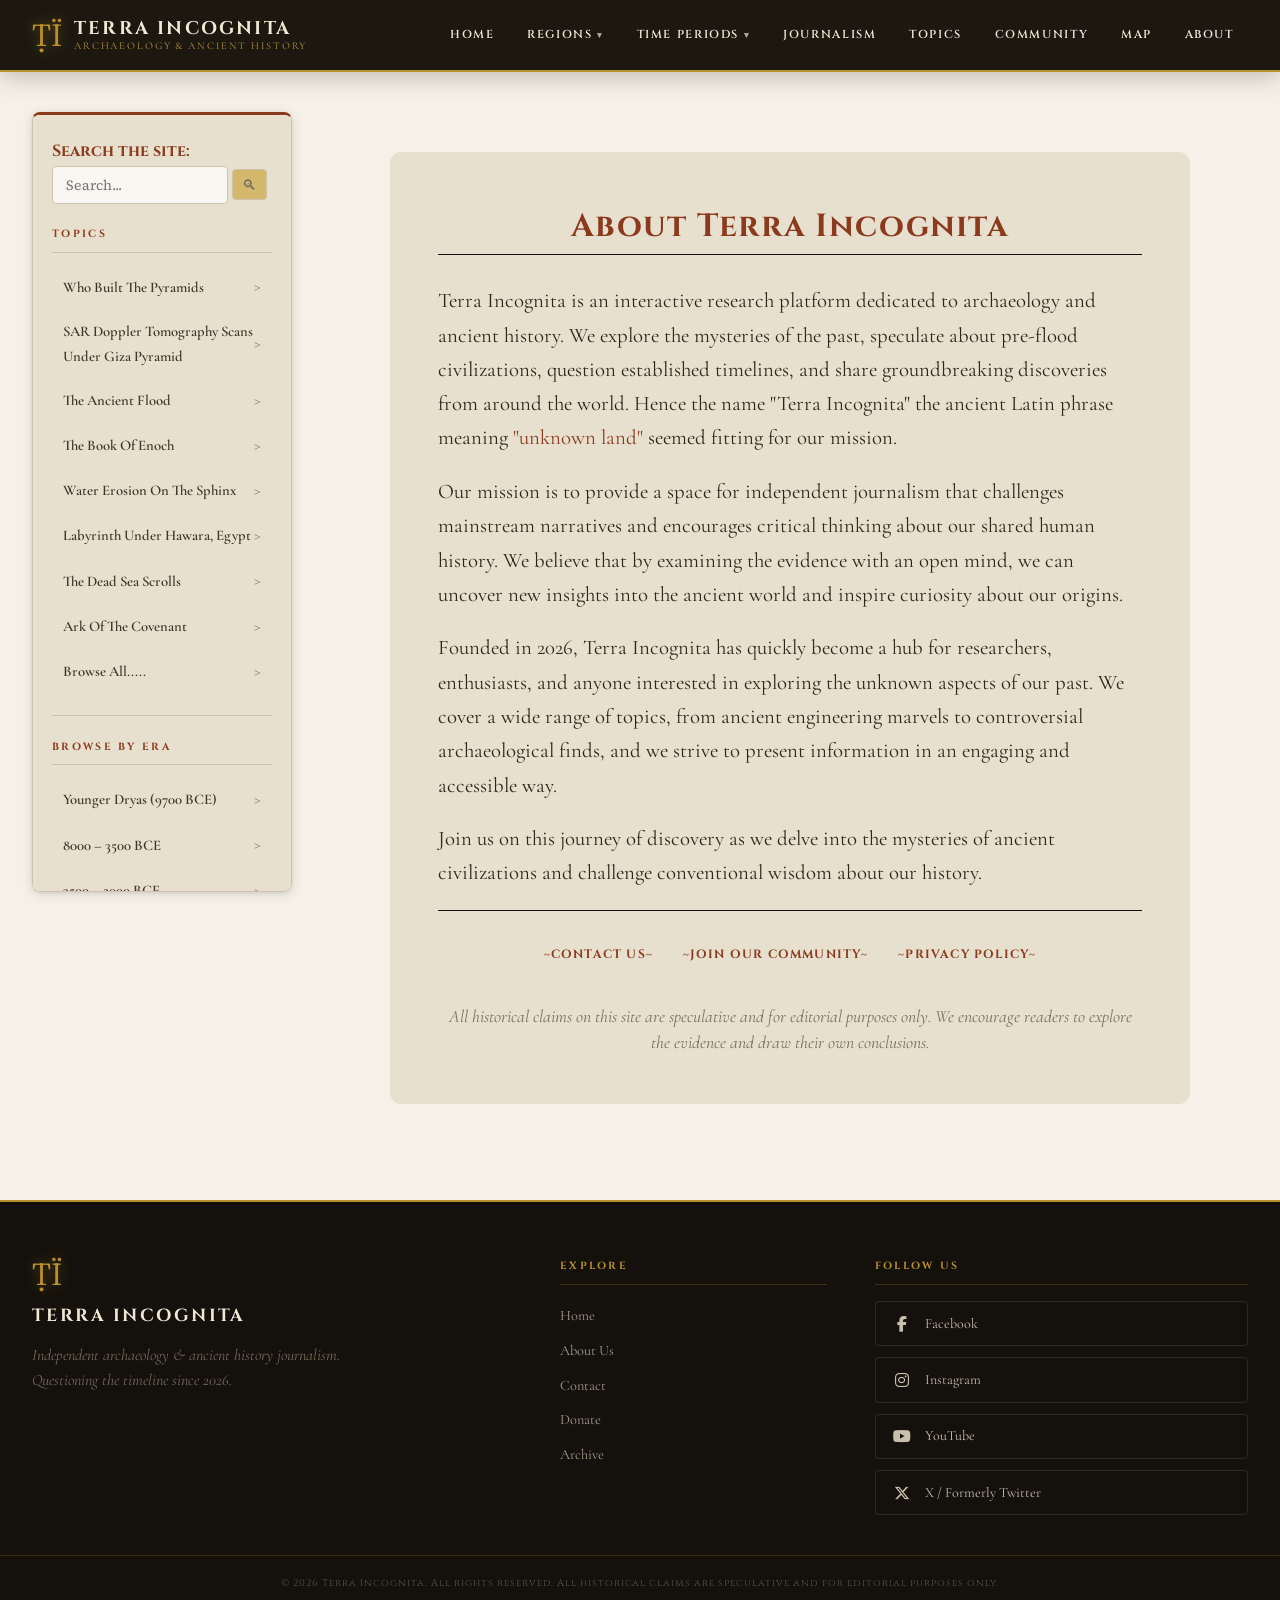
==== indexAbout.html @ 68edbfdb "added: logo to home pg, topics pg, about pg, archive/img gallery pg, added a functional search bar, " ====
<!DOCTYPE html>
<html lang="en">
<head>
  <meta charset="UTF-8" />
  <meta name="viewport" content="width=device-width, initial-scale=1.0" />
  <meta name="description" content="Terra Incognita is an interactive research platform dedicated to archaeology and ancient history. We explore the mysteries of the past, speculate about pre-flood civilizations, question established timelines, and share groundbreaking discoveries from around the world." />
  <meta name="keywords" content="archaeology, ancient history, discoveries, ancient civilizations" />
  <title>Terra Incognita — Archaeology & Ancient History</title>
  <link rel="stylesheet" href="css/styles.css" />
  <!-- Google Fonts -->
  <link rel="preconnect" href="https://fonts.googleapis.com">
  <link rel="preconnect" href="https://fonts.gstatic.com" crossorigin>
  <link href="https://fonts.googleapis.com/css2?family=Cormorant+Garamond:ital,wght@0,300;0,400;0,600;0,700;1,300;1,400&family=Cinzel:wght@400;600;700&family=Source+Serif+4:ital,wght@0,300;0,400;1,300&display=swap" rel="stylesheet">
  <!-- Font Awesome for social icons -->
  <link rel="stylesheet" href="https://cdnjs.cloudflare.com/ajax/libs/font-awesome/6.5.0/css/all.min.css" />
</head>
<body>

  <!-- ===== HEADER / NAV ===== -->
  <header class="site-header">
    <div class="header-inner">
      <div class="logo">
        <span class="logo-symbol">&#7788;&#207;</span>
        <div class="logo-text">
          <span class="logo-title">Terra Incognita</span>
          <span class="logo-sub">Archaeology &amp; Ancient History</span>
        </div>
      </div>

      <nav class="main-nav">
        <ul class="nav-list">

          <li class="nav-item"><a href="index.html" class="nav-link">Home</a></li>

          <!-- REGIONS DROPDOWN -->
          <li class="nav-item has-dropdown">
            <a href="#" class="nav-link dropdown-toggle">
              Regions <span class="caret">&#9662;</span>
            </a>
            <ul class="dropdown-menu">
              <li><a href="#">Ancient Mesopotamia</a></li>
              <li><a href="#">Asia</a></li>
              <li><a href="#">Egypt</a></li>
              <li><a href="#">Europe</a></li>
              <li><a href="#">Greece</a></li>
              <li><a href="#">North America</a></li>
              <li><a href="#">Rome</a></li>
              <li><a href="#">South America</a></li>
              <li><a href="#">Turkey</a></li>
            </ul>
          </li>

          <!-- TIME PERIODS DROPDOWN -->
          <li class="nav-item has-dropdown">
            <a href="#" class="nav-link dropdown-toggle">
              Time Periods <span class="caret">&#9662;</span>
            </a>
            <ul class="dropdown-menu">
              <li><a href="#">Younger Dryas (9700 BCE)</a></li>
              <li><a href="#">8000 – 3500 BCE</a></li>
              <li><a href="#">3500 – 2000 BCE</a></li>
              <li><a href="#">2000 – 500 BCE</a></li>
              <li><a href="#">500 BCE – 0 CE</a></li>
              <li><a href="#">0 CE – 500 CE</a></li>
              <li><a href="#">500 CE – 1500 CE</a></li>
            </ul>
          </li>

          <li class="nav-item"><a href="#" class="nav-link">Journalism</a></li>
          <li class="nav-item"><a href="indexTopics.html" class="nav-link">Topics</a></li>
          <li class="nav-item"><a href="#" class="nav-link">Community</a></li>
          <li class="nav-item"><a href="#" class="nav-link">Map</a></li>
          <li class="nav-item"><a href="indexAbout.html" class="nav-link">About</a></li>

        </ul>

      </nav>

      <!-- Hamburger for mobile -->
      <button class="hamburger" id="hamburger" aria-label="Open menu">
        <span></span><span></span><span></span>
      </button>
    </div>
  </header>

  <!-- ===== MAIN LAYOUT ===== -->
  <div class="page-wrapper">

    <!-- ===== SIDEBAR ===== -->
    <aside class="sidebar">
      <div class="sidebar-inner">

        <form id="searchForm" class="sidebar-search" role="search" aria-label="Site search">
          <label for="searchBox" style="font-family: var(--font-display); color: var(--color-accent); font-weight: bold;">Search the site:</label>
          <input type="search" id="searchBox" name="q" placeholder="Search..." aria-label="Search the site">
          <button type="submit" id="searchBox-btn">&#x1F50D;&#xFE0E;</button>
        </form>
        <div id="results" class="sidebar-results"></div>

        <h3 class="sidebar-heading">TOPICS</h3>

        <details class="sidebar-section">
          <summary class="sidebar-region">Who Built The Pyramids</summary>
        </details>

        <details class="sidebar-section">
          <summary class="sidebar-region">SAR Doppler Tomography Scans Under Giza Pyramid</summary>
        </details>

        <details class="sidebar-section">
          <summary class="sidebar-region">The Ancient Flood</summary>
        </details>

        <details class="sidebar-section">
          <summary class="sidebar-region">The Book Of Enoch</summary>
        </details>

        <details class="sidebar-section">
          <summary class="sidebar-region">Water Erosion On The Sphinx</summary>
        </details>

        <details class="sidebar-section">
          <summary class="sidebar-region">Labyrinth Under Hawara, Egypt</summary>
        </details>

        <details class="sidebar-section">
          <summary class="sidebar-region">The Dead Sea Scrolls</summary>
        </details>

        <details class="sidebar-section">
          <summary class="sidebar-region">Ark Of The Covenant</summary>
        </details>

        <details class="sidebar-section">
          <summary class="sidebar-region">Browse All.....</summary>
        </details>

        <div class="sidebar-divider"></div>

        <h3 class="sidebar-heading">Browse by Era</h3>

        <details class="sidebar-section">
          <summary class="sidebar-region">Younger Dryas (9700 BCE)</summary>
        </details>

        <details class="sidebar-section">
          <summary class="sidebar-region">8000 – 3500 BCE</summary>
        </details>
    
        <details class="sidebar-section">
          <summary class="sidebar-region">3500 – 2000 BCE</summary>
        </details>
       
        <details class="sidebar-section">
          <summary class="sidebar-region">2000 – 500 BCE</summary>
        </details>

        <details class="sidebar-section">
          <summary class="sidebar-region">500 BCE – 0 CE</summary>
        </details>

      </div>
    </aside>

    <!-- ===== MAIN CONTENT ===== -->
    <main class="main-content">

      <section class="about-section">
        <h1 class = "about-title">About Terra Incognita</h1>
        <p class="about-description">Terra Incognita is an interactive research platform dedicated to archaeology and ancient history. We explore the mysteries of the past, speculate about pre-flood civilizations, question established timelines, and share groundbreaking discoveries from around the world. Hence the name "Terra Incognita" the ancient Latin phrase meaning <a class="unknown-land">"unknown land"</a> seemed fitting for our mission.</p>

        <p class="about-description">Our mission is to provide a space for independent journalism that challenges mainstream narratives and encourages critical thinking about our shared human history. We believe that by examining the evidence with an open mind, we can uncover new insights into the ancient world and inspire curiosity about our origins.</p>

        <p class="about-description">Founded in 2026, Terra Incognita has quickly become a hub for researchers, enthusiasts, and anyone interested in exploring the unknown aspects of our past. We cover a wide range of topics, from ancient engineering marvels to controversial archaeological finds, and we strive to present information in an engaging and accessible way.</p>

        <p class="about-description">Join us on this journey of discovery as we delve into the mysteries of ancient civilizations and challenge conventional wisdom about our history.</p>

        <div class = "about-footer">

          <a href = "mailto:zabbe7@gmail.com" class="about-footer-link">~Contact Us~</a>
          <a href="#" class="about-footer-link">~Join Our Community~</a>
          <a href="#" class="about-footer-link">~Privacy Policy~</a><br><br>
          <p class="about-footer-text">All historical claims on this site are speculative and for editorial purposes only. We encourage readers to explore the evidence and draw their own conclusions.</p>
        </div>
      </section>

    </main>
  </div><!-- End-page-wrapper -->

  <!-- ===== FOOTER ===== -->
  <footer class="site-footer">
    <div class="footer-inner">

      <div class="footer-brand">
        <span class="logo-symbol">&#7788;&#207;</span>
        <span class="footer-brand-name">Terra Incognita</span>
        <p class="footer-tagline">Independent archaeology &amp; ancient history journalism.<br>Questioning the timeline since 2026.</p>
          <!--<div class="footer-img-wrap">
            <img src="images/alien_running.png" alt="Alien running away with a stone tablet" class="footer-img">
          </div>-->
      </div>

      <div class="footer-links">
        <h4 class="footer-heading">Explore</h4>
        <ul>
          <li><a href="index.html">Home</a></li>
          <li><a href="#">About Us</a></li>
          <li><a href="#">Contact</a></li>
          <li><a href="#">Donate</a></li>
          <li><a href="indexArchive.html">Archive</a></li>
        </ul>
      </div>

      <div class="footer-social">
        <h4 class="footer-heading">Follow Us</h4>
        <div class="social-icons">

          <a href="#" class="social-icon facebook" aria-label="Facebook">
            <i class="fa-brands fa-facebook-f"></i>
            <span>Facebook</span>
          </a>

          <a href="#" class="social-icon instagram" aria-label="Instagram">
            <i class="fa-brands fa-instagram"></i>
            <span>Instagram</span>
          </a>

          <a href="#" class="social-icon youtube" aria-label="YouTube">
            <i class="fa-brands fa-youtube"></i>
            <span>YouTube</span>
          </a>

          <a href="#" class="social-icon twitter" aria-label="X">
            <i class="fa-brands fa-x-twitter"></i>
            <span>X / Formerly Twitter</span>
          </a>

        </div>
      </div>

    </div>

    <div class="footer-bottom">
      <p>&copy; 2026 Terra Incognita. All rights reserved. All historical claims are speculative and for editorial purposes only.</p>
    </div>
  </footer>

  <script>
    // Mobile hamburger toggle
    const ham = document.getElementById('hamburger');
    const nav = document.querySelector('.main-nav');
    ham.addEventListener('click', () => {
      nav.classList.toggle('open');
      ham.classList.toggle('active');
    });

    // Close dropdown on outside click
    document.addEventListener('click', (e) => {
      if (!e.target.closest('.has-dropdown')) {
        document.querySelectorAll('.dropdown-menu').forEach(d => d.classList.remove('show'));
      }
    });

    // Nav dropdown toggle on click (better than CSS hover for accessibility)
    document.querySelectorAll('.has-dropdown > .nav-link').forEach(link => {
      link.addEventListener('click', (e) => {
        e.preventDefault();
        const menu = link.nextElementSibling;
        const isOpen = menu.classList.contains('show');
        document.querySelectorAll('.dropdown-menu').forEach(d => d.classList.remove('show'));
        if (!isOpen) menu.classList.add('show');
      });
    });
  </script>
  <img id="alien-runner" src="images/alien_running.png" alt="Alien running with a stone tablet">
  <script src="js/search.js"></script>
  <script src="js/script.js"></script>
</body>
</html>
---- css/styles.css ----
/* ============================================================
   TERRA INCOGNITA — Main Stylesheet
   Aesthetic: Aged parchment meets editorial museum catalog
   ============================================================ */

/* ── CSS Custom Properties ── */
:root {
  --color-bg:         #f5f0e8;       /* warm parchment */
  --color-bg-alt:     #ede7d9;       /* slightly darker parchment */
  --color-surface:    #faf7f2;       /* near-white card bg */
  --color-dark:       #1c1810;       /* deep ink brown */
  --color-mid:        #3d3527;       /* medium brown */
  --color-text:       #2e2619;       /* body text */
  --color-muted:      #7a6e5f;       /* secondary text */
  --color-accent:     #8b3a1e;       /* terracotta red */
  --color-accent-lt:  #c0602e;       /* lighter terracotta */
  --color-gold:       #b8912a;       /* antique gold */
  --color-gold-lt:    #d4ab4a;       /* lighter gold */
  --color-border:     #cfc3ae;       /* parchment border */
  --color-border-dk:  #9e8f7a;       /* darker border */
  --color-header-bg:  #1c1810;       /* header background */
  --color-header-txt: #f0e8d5;       /* header text */
  --color-sidebar-bg: #e8e0cf;       /* sidebar background */
  --color-footer-bg:  #14100b;       /* deep footer */
  --color-footer-txt: #c8bfad;       /* footer text */

  --font-display:     'Cinzel', 'Times New Roman', serif;
  --font-serif:       'Cormorant Garamond', 'Georgia', serif;
  --font-body:        'Source Serif 4', 'Georgia', serif;

  --radius-sm:        4px;
  --radius-md:        8px;
  --shadow-card:      0 2px 12px rgba(28,24,16,0.12), 0 1px 4px rgba(28,24,16,0.08);
  --shadow-nav:       0 4px 24px rgba(28,24,16,0.25);

  --nav-height:       72px;
  --sidebar-width:    260px;
  --max-width:        1300px;

  --transition:       0.22s ease;
}

/* ── Reset & Base ── */
*, *::before, *::after { box-sizing: border-box; margin: 0; padding: 0; }

html { scroll-behavior: smooth; }

body {
  background-color: var(--color-bg);
  color: var(--color-text);
  font-family: var(--font-body);
  font-size: 16px;
  line-height: 1.7;
  min-height: 100vh;
}

a { color: var(--color-accent); text-decoration: none; transition: color var(--transition); }
a:hover { color: var(--color-gold); }

img { max-width: 100%; display: block; }

ul { list-style: none; }

/* ── Decorative rule helper ── */
.section-label {
  font-family: var(--font-display);
  font-size: 0.68rem;
  letter-spacing: 0.22em;
  text-transform: uppercase;
  color: var(--color-gold);
  display: flex;
  align-items: center;
  gap: 0.75rem;
  margin-bottom: 0.4rem;
}
.section-label::after {
  content: '';
  flex: 1;
  height: 1px;
  background: linear-gradient(to right, var(--color-gold), transparent);
  max-width: 80px;
}

.section-title {
  font-family: var(--font-display);
  font-size: 1.6rem;
  font-weight: 600;
  color: var(--color-dark);
  margin-bottom: 1.8rem;
  letter-spacing: 0.04em;
}

/* ============================================================
   HEADER
   ============================================================ */
.site-header {
  position: sticky;
  top: 0;
  z-index: 1000;
  background-color: var(--color-header-bg);
  border-bottom: 2px solid var(--color-gold);
  height: var(--nav-height);
  box-shadow: var(--shadow-nav);
}

.header-inner {
  max-width: var(--max-width);
  margin: 0 auto;
  padding: 0 2rem;
  height: 100%;
  display: flex;
  align-items: center;
  justify-content: space-between;
  gap: 2rem;
}

/* Logo */
.logo {
  display: flex;
  align-items: center;
  gap: 0.75rem;
  flex-shrink: 0;
  text-decoration: none;
}

.logo-symbol {
  font-size: 2rem;
  color: var(--color-gold);
  line-height: 1;
  filter: drop-shadow(0 0 6px rgba(184,145,42,0.5));
}

.logo-text {
  display: flex;
  flex-direction: column;
  line-height: 1.15;
}

.logo-title {
  font-family: var(--font-display);
  font-size: 1.15rem;
  font-weight: 700;
  color: var(--color-header-txt);
  letter-spacing: 0.12em;
  text-transform: uppercase;
}

.logo-sub {
  font-family: var(--font-serif);
  font-size: 0.65rem;
  color: var(--color-gold-lt);
  letter-spacing: 0.18em;
  text-transform: uppercase;
  opacity: 0.85;
}

/* Navigation */
.main-nav { flex: 1; }

.nav-list {
  display: flex;
  align-items: center;
  justify-content: flex-end;
  gap: 0.25rem;
}

.nav-item { position: relative; }

.nav-link {
  display: flex;
  align-items: center;
  gap: 0.3rem;
  padding: 0.45rem 0.9rem;
  font-family: var(--font-display);
  font-size: 0.72rem;
  font-weight: 600;
  letter-spacing: 0.14em;
  text-transform: uppercase;
  color: var(--color-header-txt);
  border-radius: var(--radius-sm);
  transition: color var(--transition), background var(--transition);
  white-space: nowrap;
}

.nav-link:hover,
.nav-item:hover > .nav-link {
  color: var(--color-gold);
  background: rgba(255,255,255,0.05);
}

.caret {
  font-size: 0.55rem;
  opacity: 0.7;
  transition: transform var(--transition);
}

.has-dropdown:hover .caret,
.dropdown-menu.show ~ .caret {
  transform: rotate(180deg);
}

/* Dropdown Menus */
.dropdown-menu {
  position: absolute;
  top: calc(100% + 8px);
  left: 50%;
  transform: translateX(-50%);
  background: var(--color-dark);
  border: 1px solid var(--color-gold);
  border-top: 2px solid var(--color-gold);
  border-radius: 0 0 var(--radius-md) var(--radius-md);
  min-width: 220px;
  padding: 0.5rem 0;
  opacity: 0;
  visibility: hidden;
  transform: translateX(-50%) translateY(-8px);
  transition: opacity var(--transition), transform var(--transition), visibility var(--transition);
  box-shadow: 0 8px 24px rgba(0,0,0,0.35);
  z-index: 999;
}

.dropdown-menu.show,
.has-dropdown:hover .dropdown-menu {
  opacity: 1;
  visibility: visible;
  transform: translateX(-50%) translateY(0);
}

.dropdown-menu li a {
  display: block;
  padding: 0.5rem 1.2rem;
  font-family: var(--font-serif);
  font-size: 0.88rem;
  color: var(--color-footer-txt);
  letter-spacing: 0.04em;
  transition: color var(--transition), background var(--transition), padding var(--transition);
}

.dropdown-menu li a:hover {
  color: var(--color-gold);
  background: rgba(184,145,42,0.08);
  padding-left: 1.6rem;
}

.dropdown-menu li + li {
  border-top: 1px solid rgba(255,255,255,0.06);
}

/* Hamburger */
.hamburger {
  display: none;
  flex-direction: column;
  gap: 5px;
  background: none;
  border: none;
  cursor: pointer;
  padding: 4px;
}

.hamburger span {
  display: block;
  width: 24px;
  height: 2px;
  background: var(--color-header-txt);
  transition: transform var(--transition), opacity var(--transition);
}

.hamburger.active span:nth-child(1) { transform: translateY(7px) rotate(45deg); }
.hamburger.active span:nth-child(2) { opacity: 0; }
.hamburger.active span:nth-child(3) { transform: translateY(-7px) rotate(-45deg); }

/* ============================================================
   HERO BANNER
   ============================================================ */
.hero {
  position: relative;
  min-height: 480px;
  display: flex;
  align-items: center;
  overflow: hidden;
  background:
    linear-gradient(135deg, rgba(28,24,16,0.82) 0%, rgba(139,58,30,0.55) 60%, rgba(28,24,16,0.7) 100%),
    repeating-linear-gradient(
      45deg,
      transparent,
      transparent 40px,
      rgba(184,145,42,0.04) 40px,
      rgba(184,145,42,0.04) 80px
    ),
    #2a2016;
  border-bottom: 2px solid var(--color-gold);
}

.hero::before {
  content: '';
  position: absolute;
  inset: 0;
  background:
    radial-gradient(ellipse at 70% 50%, rgba(184,145,42,0.12) 0%, transparent 60%);
  pointer-events: none;
}

.hero-content {
  max-width: var(--max-width);
  width: 100%;
  margin: 0 auto;
  padding: 4rem 2rem;
  position: relative;
  z-index: 2;
}

.hero-eyebrow {
  font-family: var(--font-display);
  font-size: 0.8rem;
  letter-spacing: 0.26em;
  text-transform: uppercase;
  color: var(--color-gold);
  margin-bottom: 1.2rem;
  text-decoration: underline 1px rgba(184,145,42,0.4);
}

.hero-headline {
  font-family: var(--font-display);
  font-size: clamp(2.4rem, 5vw, 4.2rem);
  font-weight: 700;
  line-height: 1.1;
  color: var(--color-header-txt);
  letter-spacing: 0.04em;
  margin-bottom: 2rem;
}

.hero-headline em {
  font-style: italic;
  color: var(--color-gold-lt);
  font-weight: 300;
}

.hero-cta {
  display: inline-block;
  padding: 0.75rem 2rem;
  background: transparent;
  border: 1.5px solid var(--color-gold);
  color: var(--color-gold);
  font-family: var(--font-display);
  font-size: 0.75rem;
  letter-spacing: 0.2em;
  text-transform: uppercase;
  transition: background var(--transition), color var(--transition);
}

.hero-cta:hover {
  background: var(--color-gold);
  color: var(--color-dark);
}

.hero-img1 {
  position: absolute;
  top: 0;
  right: 0;
  bottom: 0;
  left: 0;
  opacity: 0.07;
}

.hero-img2-wrap {
  position: absolute;
  top: 76.5%;
  left: 72%;
  transform: translate(-50%, -50%);
  z-index: 5;
  pointer-events: none;
 

}

.hero-img2 {
  width: 650px;
  max-width: 80vw;
  height: auto;
  opacity: 0.80;
}

/* ============================================================
   PAGE LAYOUT —> Sidebar + Main
   ============================================================ */
.page-wrapper {
  max-width: var(--max-width);
  margin: 0 auto;
  padding: 0 2rem 4rem;
  display: grid;
  grid-template-columns: var(--sidebar-width) 1fr;
  gap: 2.5rem;
  align-items: start;
  padding-top: 2.5rem;
}

/* ============================================================
   SIDEBAR
   ============================================================ */
.sidebar {
  position: sticky;
  top: calc(var(--nav-height) + 1.5rem);
  max-height: calc(100vh - var(--nav-height) - 3rem);
  overflow-y: auto;
  background: var(--color-sidebar-bg);
  border: 1px solid var(--color-border);
  border-top: 3px solid var(--color-accent);
  border-radius: var(--radius-md);
  box-shadow: var(--shadow-card);
}

/* Custom scrollbar for sidebar */
.sidebar::-webkit-scrollbar { width: 5px; }
.sidebar::-webkit-scrollbar-track { background: transparent; }
.sidebar::-webkit-scrollbar-thumb { background: var(--color-border-dk); border-radius: 99px; }

.sidebar-inner { padding: 1.4rem 1.2rem 1.8rem; }


/* Search box */
#searchBox {
  width: 80%;
  padding: 0.5rem 0.8rem;
  font-family: var(--font-body);
  font-size: 0.88rem;
  color: var(--color-text);
  background: var(--color-surface);
  border: 1px solid var(--color-border);
  border-radius: var(--radius-sm);
  margin-bottom: 1.4rem;
  transition: border-color var(--transition), box-shadow var(--transition);
}

#searchBox-btn {
  position: inline-block;
  width: 16%;
  background-color: #d4b86b;
  border: 1px solid var(--color-border);
  border-radius: var(--radius-sm);
  padding: 0.4rem 0.6rem;
  color: var(--color-muted);
  font-size: 0.9rem;
  cursor: pointer;
}

#searchBox:hover {
  border: 1px solid var(--color-accent);
  box-shadow: 0 2px 8px rgba(139,58,30,0.15);
}

#searchBox-btn:hover {
  border-color: var(--color-accent);
  color: var(--color-accent);
}

.sidebar-heading {
  font-family: var(--font-display);
  font-size: 0.65rem;
  letter-spacing: 0.22em;
  text-transform: uppercase;
  color: var(--color-accent);
  margin-bottom: 0.8rem;
  padding-bottom: 0.5rem;
  border-bottom: 1px solid var(--color-border);
}

.sidebar-divider {
  height: 1px;
  background: var(--color-border);
  margin: 1.4rem 0;
}

/* Sidebar details / collapsibles */
.sidebar-section {
  margin-bottom: 2px;
}

.sidebar-section summary.sidebar-region {
  display: flex;
  align-items: center;
  justify-content: space-between;
  padding: 0.5rem 0.7rem;
  font-family: var(--font-serif);
  font-size: 0.92rem;
  font-weight: 600;
  color: var(--color-mid);
  cursor: pointer;
  border-radius: var(--radius-sm);
  transition: background var(--transition), color var(--transition);
  list-style: none;
  user-select: none;
}

.sidebar-region::-webkit-details-marker { display: none; }

.sidebar-region::after {
  content: '>';
  font-size: 1rem;
  font-weight: 300;
  color: var(--color-muted);
  transition: transform var(--transition), color var(--transition);
  flex-shrink: 0;
}

.sidebar-section[open] > .sidebar-region::after {
  content: '-';
  color: var(--color-accent);
}

.sidebar-region:hover {
  background: rgba(139,58,30,0.07);
  color: var(--color-accent);
}

.sidebar-section[open] > .sidebar-region {
  color: var(--color-accent);
}

/* Nested list */
.sidebar-nested {
  padding: 0.4rem 0 0.6rem 0.6rem;
  border-left: 2px solid var(--color-border);
  margin-left: 1rem;
  margin-bottom: 0.2rem;
}

.sidebar-nested li a {
  display: block;
  padding: 0.3rem 0.5rem;
  font-family: var(--font-body);
  font-size: 0.82rem;
  color: var(--color-muted);
  transition: color var(--transition), padding var(--transition);
}

.sidebar-nested li a:hover {
  color: var(--color-accent);
  padding-left: 0.9rem;
}

/* ============================================================
   MAIN CONTENT
   ============================================================ */
.main-content {
  min-width: 0; /* prevent grid blowout */
  padding-top: 0.5rem;
}

/* ── Card Grid ── */
.card-grid {
  display: grid;
  grid-template-columns: repeat(auto-fill, minmax(260px, 1fr));
  gap: 1.5rem;
}

.card {
  background: var(--color-surface);
  border: 1px solid var(--color-border);
  border-radius: var(--radius-md);
  overflow: hidden;
  box-shadow: var(--shadow-card);
  transition: transform var(--transition), box-shadow var(--transition);
  margin: .8rem;
}

.card:hover {
  transform: translateY(-4px);
  box-shadow: 0 8px 28px rgba(28,24,16,0.18);
}

.card-featured {
  grid-column: 1 / -1;
  display: grid;
  grid-template-columns: 1.4fr 1fr;
}

.card-topics {
  height: 160px;
  
}

.card-img-wrap { overflow: hidden; }


.card-img-placeholder {
  display: flex;
  width: 100%;
  height: 220px;
  transition: transform 0.4s ease;
}

.card-featured .card-img-placeholder { height: 100%; min-height: 260px; }

.card:hover .card-img-placeholder { transform: scale(1.04); }

 /*Placeholder images using CSS gradients to simulate themed images
.img-1 {
  background: linear-gradient(135deg, #3d2e1a 0%, #6b4423 40%, #8b6635 70%, #b89054 100%);
}
.img-2 {
  background: linear-gradient(135deg, #1a2a3d 0%, #2d5a6b 40%, #4a8a7a 70%, #6baa8a 100%);
}
.img-3 {
  background: linear-gradient(135deg, #1a3d20 0%, #2d6b35 40%, #4a8a50 70%, #6baa72 100%);
}
.img-4 {
  background: linear-gradient(135deg, #3d1a1a 0%, #6b2828 40%, #8a4a35 70%, #aa7050 100%);
}*/

.card-body {
  padding: 1.4rem 1.6rem;
  display: flex;
  flex-direction: column;
  gap: 0.6rem;
}

.card-tag {
  font-family: var(--font-display);
  font-size: 0.6rem;
  letter-spacing: 0.18em;
  text-transform: uppercase;
  color: var(--color-accent);
  background: rgba(139,58,30,0.09);
  padding: 0.2rem 0.6rem;
  border-radius: 2px;
  align-self: flex-start;
  border: 1px solid rgba(139,58,30,0.2);
  position: relative;
  top: -10px;
}

.card-topics-tag {
   font-family: var(--font-display);
  font-size: 0.6rem;
  letter-spacing: 0.18em;
  text-transform: uppercase;
  color: var(--color-accent);
  background: rgba(139,58,30,0.09);
  padding: 0.2rem 0.6rem;
  border-radius: 2px;
  align-self: flex-start;
  border: 1px solid rgba(139,58,30,0.2);
  position: relative;
  top: -.9rem;
}

.card-title {
  font-family: var(--font-serif);
  font-size: 1.15rem;
  font-weight: 600;
  line-height: 1.35;
  color: var(--color-dark);
  position: relative;
  top: -5px;
}

.card-excerpt {
  font-size: 0.88rem;
  color: var(--color-muted);
  line-height: 1.65;
  position: relative;
  top: -4px;
}

.card-link {
  font-family: var(--font-display);
  font-size: 0.68rem;
  letter-spacing: 0.14em;
  text-transform: uppercase;
  color: var(--color-accent);
  bottom: 8px;;
  padding-top: 0.4rem;
  border-top: 1px solid var(--color-border);
  transition: color var(--transition), letter-spacing var(--transition);
  position: relative;
}

.card-link:hover {
  color: var(--color-gold);
  letter-spacing: 0.2em;
}

/* ── About Page ── */
.about-section {
  background-color: var(--color-sidebar-bg);
  max-width: 800px;
  margin: 2rem auto;
  padding: 3rem 3rem;
  border-radius: .7rem;
  
}

.about-title {
  font-family: var(--font-display);
  font-size: 2rem;
  font-weight: 700;
  color: var(--color-accent);
  letter-spacing: 0.04em;
  margin-bottom: 1.8rem;
  text-align: center;
  border-bottom: #14100b 1px solid;
}

.about-description {
  font-family: var(--font-serif);
  font-size: 1.3rem;
  color: var(--color-text);
  line-height: 1.65;
  margin-bottom: 1.2rem;
}

.about-footer {
  text-align: center;
  border-top: #14100b 1px solid;
  padding-top: 1.8rem;
}

.about-footer-link {
  font-weight: bold;
  font-family: var(--font-display);
  font-size: 0.75rem;
  letter-spacing: 0.1em;
  text-transform: uppercase;
  color: var(--color-accent);
  transition: color var(--transition);
  padding: 0.4rem 0.8rem;
  
}

.about-footer-text {
  font-family: var(--font-serif);
  font-size: 1.1rem;
  font-style: italic;
  color: var(--color-muted);
  line-height: 1.5;
  margin-top: 0.6rem;
}

#alien-runner {
  position: fixed;
  bottom: 1rem;
  width: 8rem;
  height: auto;
  z-index: 9999;
  pointer-events: none;
  display: none;
}

#alien-runner.running {
  display: block;
  animation: alienRun 6s linear forwards,
             alienBob 0.5s ease-in-out infinite,
             alienRock 0.5s ease-in-out infinite;
}

@keyframes alienRun {
  from { left: 110vw; }
  to   { left: -350px; }
}

@keyframes alienBob {
  0%   { margin-bottom: 0px; }
  50%  { margin-bottom: 18px; }
  100% { margin-bottom: 0px; }
}

@keyframes alienRock {
  0%   { rotate: -6deg; }
  50%  { rotate: 6deg; }
  100% { rotate: -6deg; }
}

.unknown-land {
  color: var(--color-accent);
  cursor: pointer;
}

/* ── Gallery Page ── */
.gallery-filters {
  display: flex;
  flex-wrap: wrap;
  gap: .5rem;
  margin-bottom: 1.8rem;
}

.gallery-btn {
  background: transparent;
  border: 1px solid #c9a84c88;
  border-radius: 3px;
  color: #684f09;
  cursor: pointer;
  font-family: var(--font-display);
  font-size: .78rem;
  letter-spacing: .07em;
  padding: .35rem .9rem;
  text-transform: uppercase;
  transition: background .2s, color .2s;
}
.gallery-btn:hover,
.gallery-btn.active {
  background: #c9a84c;
  color: #1a1008;
}

.gallery-grid {
  display: grid;
  grid-template-columns: repeat(auto-fill, minmax(200px, 1fr));
  gap: 1rem;
  margin-bottom: 3rem;
}

.gallery-item {
  position: relative;
  aspect-ratio: 4 / 3;
  overflow: hidden;
  border: 1px solid #2a1e0e;
  border-radius: 3px;
  cursor: pointer;
}
.gallery-item img {
  width: 100%;
  height: 100%;
  object-fit: cover;
  display: block;
  transition: transform .35s ease;
}
.gallery-item:hover img { transform: scale(1.06); }

.gallery-item.hidden { display: none; }

.gallery-overlay {
  position: absolute;
  bottom: 0; left: 0; right: 0;
  background: linear-gradient(transparent, rgba(10,6,2,.85));
  padding: .6rem .7rem .5rem;
  transform: translateY(100%);
  transition: transform .25s ease;
}
.gallery-item:hover .gallery-overlay { transform: translateY(0); }

.gallery-tag {
  display: inline-block;
  background: #c9a84c;
  color: #1a1008;
  font-family: var(--font-display);
  font-size: .65rem;
  letter-spacing: .07em;
  padding: 1px 6px;
  text-transform: uppercase;
  border-radius: 2px;
  margin-bottom: .25rem;
}
.gallery-caption {
  color: #e8d9b5;
  font-family: var(--font-display);
  font-size: .78rem;
  margin: 0;
  line-height: 1.3;
}

/* ── Lightbox ──────────────────────────────────────────────────────────────── */
.lightbox {
  display: none;
  position: fixed;
  inset: 0;
  background: rgba(0,0,0,.92);
  z-index: 1000;
  align-items: center;
  justify-content: center;
}
.lightbox.open { display: flex; }

.lightbox-inner {
  max-width: 85vw;
  max-height: 85vh;
  text-align: center;
}
.lightbox-inner img {
  max-width: 100%;
  max-height: 75vh;
  object-fit: contain;
  border: 1px solid #c9a84c44;
  border-radius: 3px;
}

.lightbox-info {
  margin-top: .6rem;
}
.lightbox-tag {
  display: inline-block;
  background: #c9a84c;
  color: #1a1008;
  font-family: var(--font-display);
  font-size: .7rem;
  letter-spacing: .07em;
  padding: 1px 8px;
  border-radius: 2px;
  text-transform: uppercase;
  margin-bottom: .3rem;
}
.lightbox-title {
  color: #e8d9b5;
  font-family: var(--font-display);
  font-size: 1rem;
  margin: 0;
}

.lightbox-close,
.lightbox-prev,
.lightbox-next {
  position: absolute;
  background: transparent;
  border: 1px solid #c9a84c66;
  border-radius: 3px;
  color: #c9a84c;
  cursor: pointer;
  font-size: 1.4rem;
  line-height: 1;
  padding: .3rem .65rem;
  transition: background .15s;
}
.lightbox-close:hover,
.lightbox-prev:hover,
.lightbox-next:hover { background: #c9a84c22; }

.lightbox-close { top: 1.2rem; right: 1.2rem; font-size: 1rem; }
.lightbox-prev  { left: 1.2rem;  top: 50%; transform: translateY(-50%); }
.lightbox-next  { right: 1.2rem; top: 50%; transform: translateY(-50%); }

/* ── List Articles ── */
.list-articles {
  display: flex;
  flex-direction: column;
  gap: 0;
}

.list-article {
  padding: 1.4rem 0;
  border-bottom: 1px solid var(--color-border);
}

.list-article:first-child { border-top: 1px solid var(--color-border); }

.list-article-meta {
  display: flex;
  align-items: center;
  gap: 0.8rem;
  margin-bottom: 0.5rem;
}

.list-date {
  font-family: var(--font-display);
  font-size: 0.65rem;
  letter-spacing: 0.14em;
  color: var(--color-muted);
  text-transform: uppercase;
}

.list-article h4 {
  font-family: var(--font-serif);
  font-size: 1.1rem;
  font-weight: 600;
  color: var(--color-dark);
  line-height: 1.4;
  margin-bottom: 0.45rem;
}

.list-article h4 a {
  color: var(--color-dark);
  transition: color var(--transition);
}

.list-article h4 a:hover { color: var(--color-accent); }

.list-article p {
  font-size: 0.875rem;
  color: var(--color-muted);
  line-height: 1.65;
}

/* ============================================================
   FOOTER
   ============================================================ */
.site-footer {
  background-color: var(--color-footer-bg);
  border-top: 2px solid var(--color-gold);
  color: var(--color-footer-txt);
}

.footer-inner {
  max-width: var(--max-width);
  margin: 0 auto;
  padding: 3.5rem 2rem 2.5rem;
  display: grid;
  grid-template-columns: 1.8fr 1fr 1.4fr;
  gap: 3rem;
  align-items: start;
}

/* Footer brand */
.footer-brand {
  display: flex;
  flex-direction: column;
  gap: 0.7rem;
}

.footer-brand .logo-symbol {
  font-size: 2rem;
  color: var(--color-gold);
}

.footer-brand-name {
  font-family: var(--font-display);
  font-size: 1.1rem;
  font-weight: 700;
  color: var(--color-header-txt);
  letter-spacing: 0.14em;
  text-transform: uppercase;
}

.footer-tagline {
  font-family: var(--font-serif);
  font-size: 1rem;
  font-style: italic;
  color: var(--color-muted);
  line-height: 1.6;
  opacity: 0.95;
}

/* Footer links */
.footer-heading {
  font-family: var(--font-display);
  font-size: 0.65rem;
  letter-spacing: 0.22em;
  text-transform: uppercase;
  color: var(--color-gold);
  margin-bottom: 1rem;
  padding-bottom: 0.5rem;
  border-bottom: 1px solid rgba(184,145,42,0.25);
}

.footer-links ul {
  display: flex;
  flex-direction: column;
  gap: 0.45rem;
}

.footer-links ul li a {
  font-family: var(--font-serif);
  font-size: 0.9rem;
  color: var(--color-footer-txt);
  opacity: 0.8;
  transition: color var(--transition), opacity var(--transition);
}

.footer-links ul li a:hover {
  color: var(--color-gold);
  opacity: 1;
}

/* Social icons */
.social-icons {
  display: flex;
  flex-direction: column;
  gap: 0.7rem;
}

.social-icon {
  display: flex;
  align-items: center;
  gap: 0.85rem;
  padding: 0.6rem 1rem;
  border: 1px solid rgba(255,255,255,0.1);
  border-radius: var(--radius-sm);
  color: var(--color-footer-txt);
  font-family: var(--font-serif);
  font-size: 0.88rem;
  transition: background var(--transition), color var(--transition), border-color var(--transition), transform var(--transition);
  text-decoration: none;
}

.social-icon i {
  font-size: 1rem;
  width: 20px;
  text-align: center;
  flex-shrink: 0;
}

.social-icon:hover {
  transform: translateX(4px);
}

/* Platform-specific hover colors */
.social-icon.facebook:hover  { background: rgba(24,119,242,0.15); border-color: #1877f2; color: #5b9bf8; }
.social-icon.instagram:hover { background: rgba(225,48,108,0.15); border-color: #e1306c; color: #f77ab0; }
.social-icon.youtube:hover   { background: rgba(255,0,0,0.15);    border-color: #ff0000; color: #ff6464; }
.social-icon.twitter:hover   { background: rgba(255,255,255,0.08); border-color: rgba(255,255,255,0.35); color: #fff; }

/* Footer bottom bar */
.footer-bottom {
  border-top: 1px solid rgba(184,145,42,0.2);
  padding: 1.2rem 2rem;
  text-align: center;
}

.footer-bottom p {
  font-family: var(--font-display);
  font-size: 0.62rem;
  letter-spacing: 0.1em;
  color: var(--color-muted);
  opacity: 0.7;
}

/*.footer-img-wrap {
  position: absolute;
  top: 56%;
  left: 62%;
  transform: translate(-50%, -50%);
  z-index: 5;
  pointer-events: none;
}

.footer-img {
  width: 120px;
  height: auto;
  opacity: 0.60;
 
}*/

/* ============================================================
   media queries for responsiveness
     (sidebar is removed, nav becomes hamburger style, card grid adjusts)
   ============================================================ */

/* Tablet */
@media (max-width: 1024px) {

  .page-wrapper {
    grid-template-columns: 280px 1fr;
    gap: 1.5rem;
    flex-grow: 1100px;
  }
  .footer-inner {
    grid-template-columns: 1fr 1fr;
    gap: 2rem;
  }
  .footer-brand { grid-column: 1 / -1; }
}

/* Mobile */
@media (max-width: 768px) {
  .header-inner { padding: 0 1.2rem; }

  /* Show hamburger, hide nav */
  .hamburger { display: flex; }

  .main-nav {
    position: fixed;
    top: var(--nav-height);
    left: 0;
    right: 0;
    background: var(--color-dark);
    border-bottom: 2px solid var(--color-gold);
    padding: 1rem 1.5rem 1.5rem;
    transform: translateY(-110%);
    opacity: 0;
    transition: transform 0.3s ease, opacity 0.3s ease;
    z-index: 999;
    max-height: calc(100vh - var(--nav-height));
    overflow-y: auto;
  }

  .main-nav.open {
    transform: translateY(0);
    opacity: 1;
  }

  .nav-list {
    flex-direction: column;
    align-items: stretch;
    gap: 0;
  }

  .nav-link { padding: 0.75rem 0.5rem; font-size: 0.8rem; }

  .dropdown-menu {
    position: relative;
    transform: none;
    opacity: 1;
    visibility: visible;
    background: rgba(255,255,255,0.04);
    border: none;
    border-left: 2px solid var(--color-gold);
    margin-left: 1rem;
    box-shadow: none;
    display: none;
  }

  .dropdown-menu.show { display: block; }
  .has-dropdown:hover .dropdown-menu { opacity: 1; visibility: visible; }

  /* Sidebar disappears on mobile */
  .page-wrapper {
    grid-template-columns: 1fr;
    padding: 1.5rem 1rem 3rem;
  }

  .sidebar {
    display: none;
  }

  .card-featured {
    display: block;
    grid-template-columns: 1fr;
  }

  .card-img-placeholder {
    flex: 0 0 150px;
    height: 100%;
  }

  .footer-inner {
    grid-template-columns: 1fr;
    gap: 2rem;
    padding: 2.5rem 1.5rem 2rem;
  }

  .footer-brand { grid-column: unset; }

  .social-icons { flex-direction: row; flex-wrap: wrap; }
  .social-icon { flex: 1 1 calc(50% - 0.35rem); min-width: 130px; }
}

@media (max-width: 480px) {
  .hero-headline { font-size: 1rem; }
  .hero-img1 { position: absolute; top: 17%; }
  .hero-img2 { display: none; }
  .card-grid { grid-template-columns: 1fr; }
  .card-featured { grid-template-columns: 1fr; }
  .card-body { padding: 1rem 1.3rem; gap: .3rem;}
}
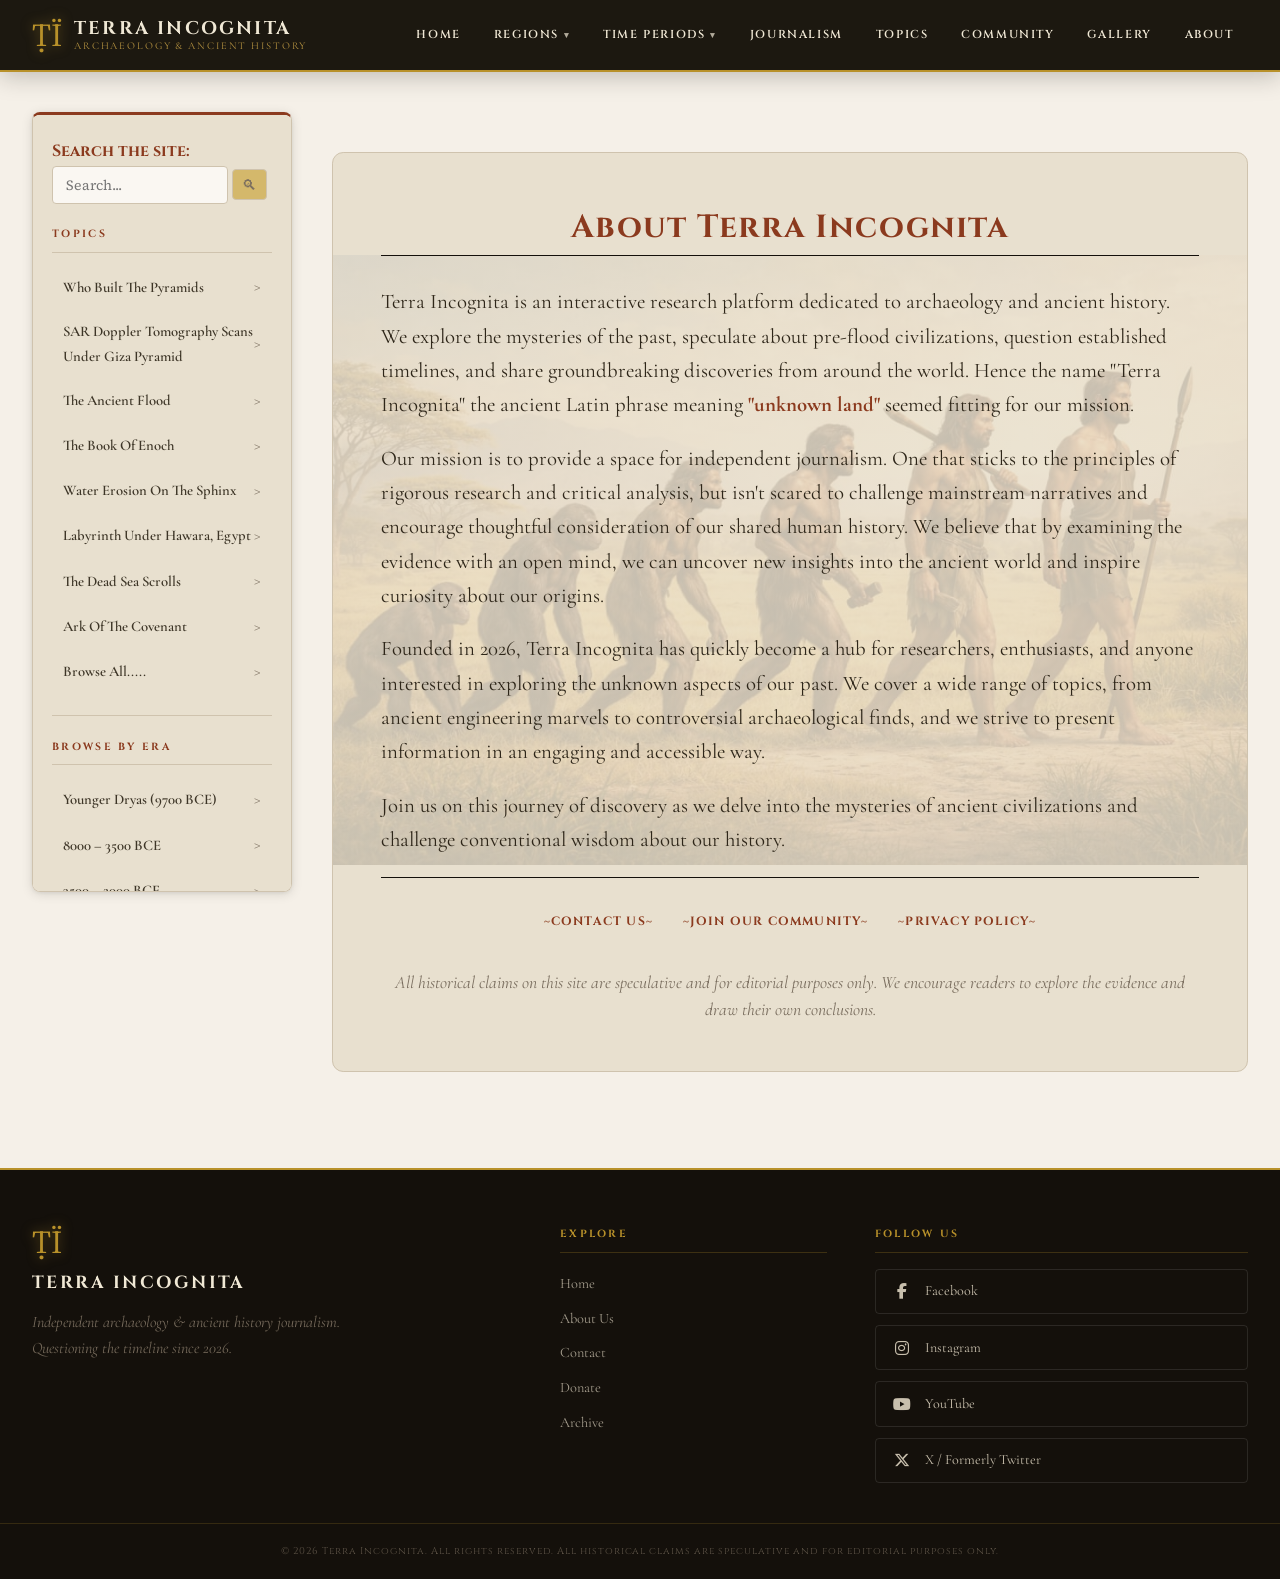
==== commit f8b09367: "re-designed logo component in banner, added stylign improvements, added new pics to gallery." ====
--- a/indexAbout.html
+++ b/indexAbout.html
@@ -69,7 +69,7 @@
           <li class="nav-item"><a href="#" class="nav-link">Journalism</a></li>
           <li class="nav-item"><a href="indexTopics.html" class="nav-link">Topics</a></li>
           <li class="nav-item"><a href="#" class="nav-link">Community</a></li>
-          <li class="nav-item"><a href="#" class="nav-link">Map</a></li>
+          <li class="nav-item"><a href="indexArchive.html" class="nav-link">Gallery</a></li>
           <li class="nav-item"><a href="indexAbout.html" class="nav-link">About</a></li>
 
         </ul>
@@ -169,7 +169,7 @@
         <h1 class = "about-title">About Terra Incognita</h1>
         <p class="about-description">Terra Incognita is an interactive research platform dedicated to archaeology and ancient history. We explore the mysteries of the past, speculate about pre-flood civilizations, question established timelines, and share groundbreaking discoveries from around the world. Hence the name "Terra Incognita" the ancient Latin phrase meaning <a class="unknown-land">"unknown land"</a> seemed fitting for our mission.</p>
 
-        <p class="about-description">Our mission is to provide a space for independent journalism that challenges mainstream narratives and encourages critical thinking about our shared human history. We believe that by examining the evidence with an open mind, we can uncover new insights into the ancient world and inspire curiosity about our origins.</p>
+        <p class="about-description">Our mission is to provide a space for independent journalism. One that sticks to the principles of rigorous research and critical analysis, but isn't scared to challenge mainstream narratives and encourage thoughtful consideration of our shared human history. We believe that by examining the evidence with an open mind, we can uncover new insights into the ancient world and inspire curiosity about our origins.</p>
 
         <p class="about-description">Founded in 2026, Terra Incognita has quickly become a hub for researchers, enthusiasts, and anyone interested in exploring the unknown aspects of our past. We cover a wide range of topics, from ancient engineering marvels to controversial archaeological finds, and we strive to present information in an engaging and accessible way.</p>
 
--- a/css/styles.css
+++ b/css/styles.css
@@ -3,7 +3,7 @@
    Aesthetic: Aged parchment meets editorial museum catalog
    ============================================================ */
 
-/* ── CSS Custom Properties ── */
+/* === CSS Custom Properties === */
 :root {
   --color-bg:         #f5f0e8;       /* warm parchment */
   --color-bg-alt:     #ede7d9;       /* slightly darker parchment */
@@ -40,7 +40,7 @@
   --transition:       0.22s ease;
 }
 
-/* ── Reset & Base ── */
+/* === Reset & Base === */
 *, *::before, *::after { box-sizing: border-box; margin: 0; padding: 0; }
 
 html { scroll-behavior: smooth; }
@@ -61,7 +61,7 @@
 
 ul { list-style: none; }
 
-/* ── Decorative rule helper ── */
+/* === Decorative rule helper === */
 .section-label {
   font-family: var(--font-display);
   font-size: 0.68rem;
@@ -124,6 +124,7 @@
 }
 
 .logo-symbol {
+  font-size: 2rem;
   font-size: 2rem;
   color: var(--color-gold);
   line-height: 1;
@@ -246,7 +247,7 @@
   border-top: 1px solid rgba(255,255,255,0.06);
 }
 
-/* Hamburger */
+/* Hamburger for Mobile Navigation */
 .hamburger {
   display: none;
   flex-direction: column;
@@ -280,8 +281,7 @@
   overflow: hidden;
   background:
     linear-gradient(135deg, rgba(28,24,16,0.82) 0%, rgba(139,58,30,0.55) 60%, rgba(28,24,16,0.7) 100%),
-    repeating-linear-gradient(
-      45deg,
+  repeating-linear-gradient(
       transparent,
       transparent 40px,
       rgba(184,145,42,0.04) 40px,
@@ -364,7 +364,7 @@
 
 .hero-img2-wrap {
   position: absolute;
-  top: 76.5%;
+  top: 63%;
   left: 72%;
   transform: translate(-50%, -50%);
   z-index: 5;
@@ -417,7 +417,7 @@
 .sidebar-inner { padding: 1.4rem 1.2rem 1.8rem; }
 
 
-/* Search box */
+/* === Search box ===*/
 #searchBox {
   width: 80%;
   padding: 0.5rem 0.8rem;
@@ -546,7 +546,7 @@
   padding-top: 0.5rem;
 }
 
-/* ── Card Grid ── */
+/* === Card Grid === */
 .card-grid {
   display: grid;
   grid-template-columns: repeat(auto-fill, minmax(260px, 1fr));
@@ -593,7 +593,7 @@
 
 .card:hover .card-img-placeholder { transform: scale(1.04); }
 
- /*Placeholder images using CSS gradients to simulate themed images
+ /*===Placeholder images using CSS gradients to simulate themed images===
 .img-1 {
   background: linear-gradient(135deg, #3d2e1a 0%, #6b4423 40%, #8b6635 70%, #b89054 100%);
 }
@@ -680,10 +680,17 @@
   letter-spacing: 0.2em;
 }
 
-/* ── About Page ── */
+/* === About Page === */
 .about-section {
   background-color: var(--color-sidebar-bg);
-  max-width: 800px;
+  background-image:
+   linear-gradient(rgba(232, 224, 207, 0.85), rgba(232, 224, 207, 0.85)),
+    url('../images/human_evolution1.jpg');
+  background-size: contain;
+  background-position: top 6.4rem left 50%;
+  background-repeat: no-repeat;
+  border: 1px solid var(--color-border);
+  max-width: 80rem;
   margin: 2rem auto;
   padding: 3rem 3rem;
   border-radius: .7rem;
@@ -736,6 +743,7 @@
   margin-top: 0.6rem;
 }
 
+/* === Alien Runner animation === */
 #alien-runner {
   position: fixed;
   bottom: 1rem;
@@ -772,10 +780,11 @@
 
 .unknown-land {
   color: var(--color-accent);
+  font-weight: 900;
   cursor: pointer;
 }
 
-/* ── Gallery Page ── */
+/* === Gallery Page === */
 .gallery-filters {
   display: flex;
   flex-wrap: wrap;
@@ -858,7 +867,7 @@
   line-height: 1.3;
 }
 
-/* ── Lightbox ──────────────────────────────────────────────────────────────── */
+/* === Lightbox === */
 .lightbox {
   display: none;
   position: fixed;
@@ -927,7 +936,7 @@
 .lightbox-prev  { left: 1.2rem;  top: 50%; transform: translateY(-50%); }
 .lightbox-next  { right: 1.2rem; top: 50%; transform: translateY(-50%); }
 
-/* ── List Articles ── */
+/* === List Articles === */
 .list-articles {
   display: flex;
   flex-direction: column;
@@ -1110,22 +1119,6 @@
   color: var(--color-muted);
   opacity: 0.7;
 }
-
-/*.footer-img-wrap {
-  position: absolute;
-  top: 56%;
-  left: 62%;
-  transform: translate(-50%, -50%);
-  z-index: 5;
-  pointer-events: none;
-}
-
-.footer-img {
-  width: 120px;
-  height: auto;
-  opacity: 0.60;
- 
-}*/
 
 /* ============================================================
    media queries for responsiveness
@@ -1232,7 +1225,7 @@
 }
 
 @media (max-width: 480px) {
-  .hero-headline { font-size: 1rem; }
+  .hero-headline { font-size: 1.5rem; }
   .hero-img1 { position: absolute; top: 17%; }
   .hero-img2 { display: none; }
   .card-grid { grid-template-columns: 1fr; }
